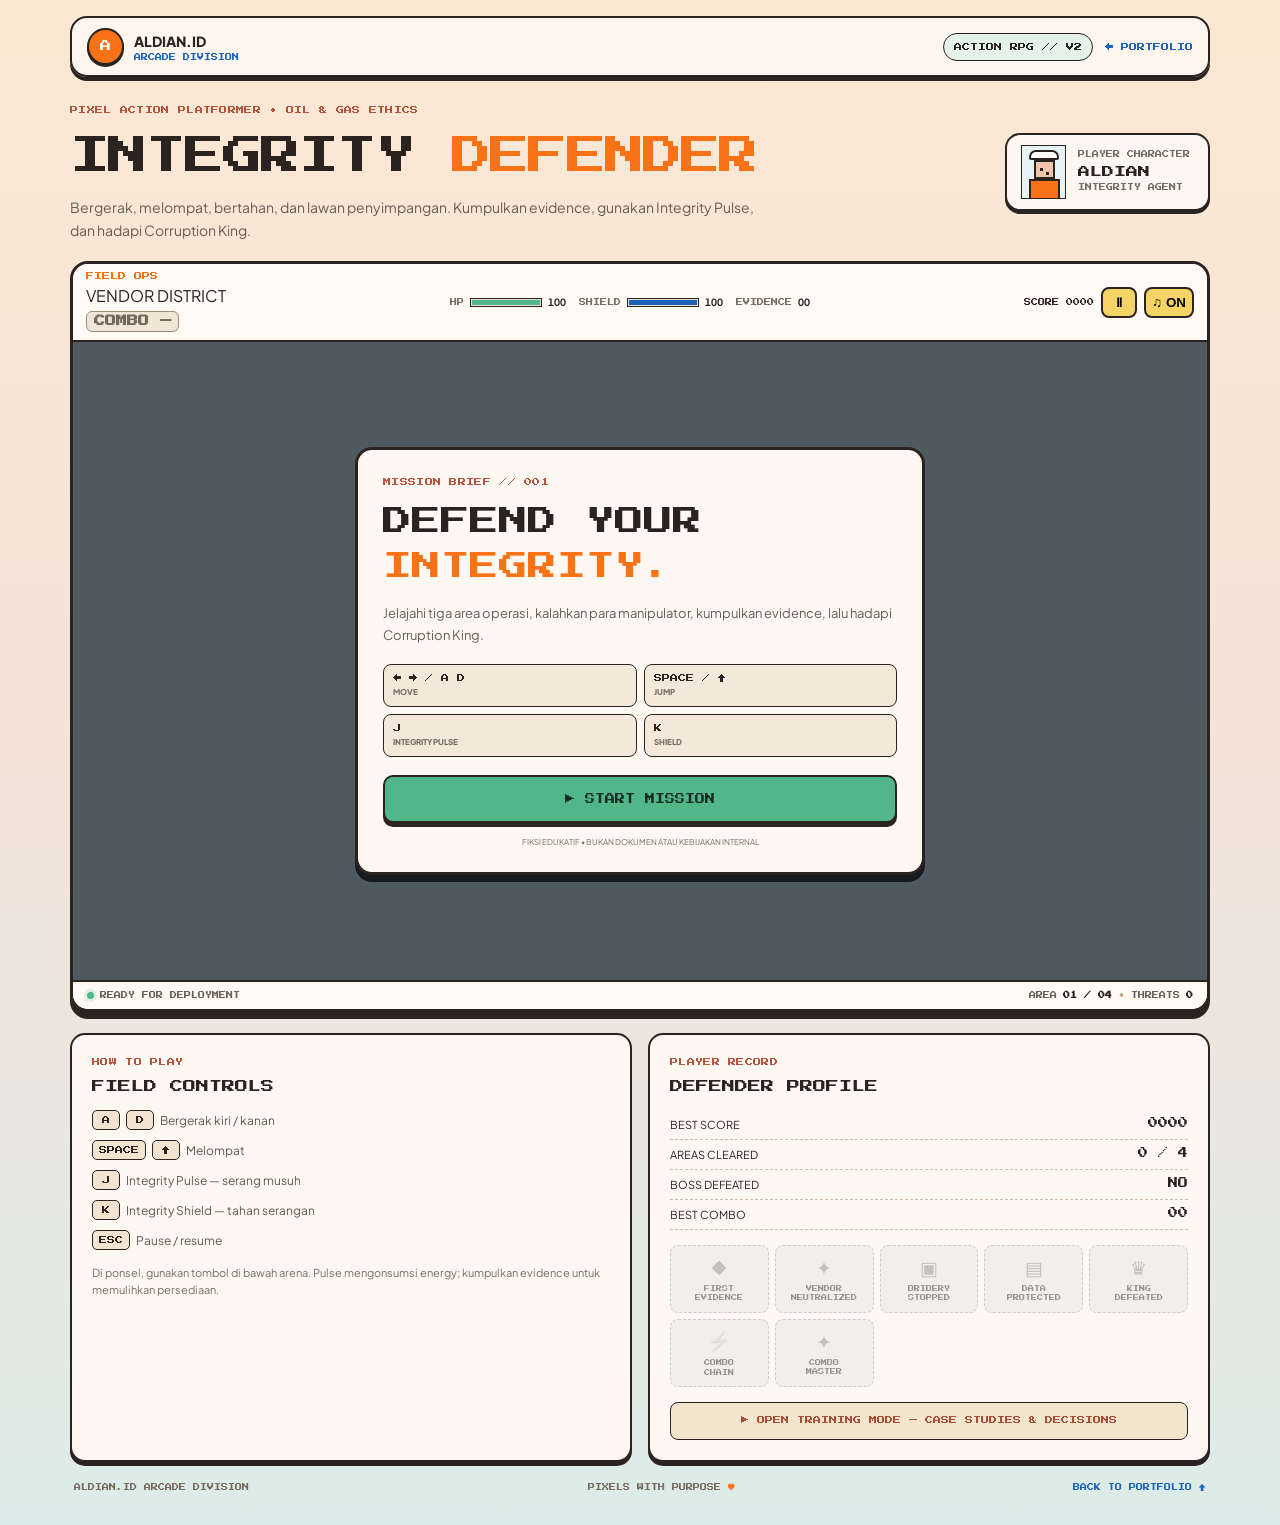
==== integrity-defender/index.html @ e126c501 "Bust mobile control asset cache for Integrity Defender" ====
<!doctype html>
<html lang="id">
<head>
<meta charset="utf-8">
<meta name="viewport" content="width=device-width,initial-scale=1,viewport-fit=cover">
<meta name="theme-color" content="#f5e8d6">
<meta name="description" content="Integrity Defender — action platformer edukasi integritas untuk dunia minyak dan gas, bagian dari ALDIAN.ID Arcade.">
<title>Integrity Defender: Action RPG | ALDIAN.ID</title>
<link rel="preconnect" href="https://fonts.googleapis.com">
<link rel="preconnect" href="https://fonts.gstatic.com" crossorigin>
<link href="https://fonts.googleapis.com/css2?family=Press+Start+2P&family=Plus+Jakarta+Sans:wght@400;500;600;700;800&display=swap" rel="stylesheet">
<link rel="stylesheet" href="style.css?v=mobile-touch-fix-1">
</head>
<body>
<div class="app-shell">
  <header class="topbar">
    <a class="brand" href="../index.html"><span class="brand-icon">A</span><span><b>ALDIAN.ID</b><small>ARCADE DIVISION</small></span></a>
    <div class="top-actions"><span class="build-tag">ACTION RPG // V2</span><a href="../index.html" class="back-link">← PORTFOLIO</a></div>
  </header>

  <main class="main-wrap">
    <section class="intro-row">
      <div><p class="eyebrow">PIXEL ACTION PLATFORMER • OIL &amp; GAS ETHICS</p><h1>INTEGRITY <span>DEFENDER</span></h1><p class="intro-copy">Bergerak, melompat, bertahan, dan lawan penyimpangan. Kumpulkan evidence, gunakan Integrity Pulse, dan hadapi Corruption King.</p></div>
      <div class="hero-card"><div class="portrait"><div class="portrait-helmet"></div><div class="portrait-face"><i></i><b></b></div><div class="portrait-body"></div></div><div><small>PLAYER CHARACTER</small><b>ALDIAN</b><span>INTEGRITY AGENT</span></div></div>
    </section>

    <section class="game-frame" aria-label="Integrity Defender action game">
      <div class="hud">
        <div class="hud-left"><span class="hud-title">FIELD OPS</span><span id="stageName">VENDOR DISTRICT</span><span id="comboText" class="combo-badge" aria-live="polite">COMBO —</span></div>
        <div class="hud-meters">
          <div class="hud-stat"><small>HP</small><div class="meter hp"><i id="hpFill"></i></div><b id="hpText">100</b></div>
          <div class="hud-stat"><small>SHIELD</small><div class="meter shield"><i id="shieldFill"></i></div><b id="shieldText">100</b></div>
          <div class="hud-stat"><small>EVIDENCE</small><b id="evidenceText">00</b></div>
        </div>
        <div class="hud-right"><span id="scoreText">SCORE 0000</span><button id="pauseBtn" class="hud-btn" type="button" aria-label="Pause game">Ⅱ</button><button id="soundBtn" class="hud-btn" type="button" aria-label="Toggle sound">♫ ON</button></div>
      </div>
      <div class="canvas-wrap" id="canvasWrap">
        <canvas id="gameCanvas" width="960" height="540" aria-label="Game canvas. Gunakan A dan D untuk bergerak, Space untuk melompat, J untuk menembakkan Integrity Pulse, K untuk perisai."></canvas>
        <div class="overlay show" id="startOverlay">
          <div class="overlay-card start-card"><p class="eyebrow">MISSION BRIEF // 001</p><h2>DEFEND YOUR<br><span>INTEGRITY.</span></h2><p>Jelajahi tiga area operasi, kalahkan para manipulator, kumpulkan evidence, lalu hadapi Corruption King.</p><div class="control-summary"><span>← → / A D <small>MOVE</small></span><span>SPACE / ↑ <small>JUMP</small></span><span>J <small>INTEGRITY PULSE</small></span><span>K <small>SHIELD</small></span></div><button class="big-btn" id="startBtn" type="button">▶ START MISSION</button><small class="disclaimer">FIKSI EDUKATIF • BUKAN DOKUMEN ATAU KEBIJAKAN INTERNAL</small></div>
        </div>
        <div class="overlay" id="pauseOverlay"><div class="overlay-card compact-card"><p class="eyebrow">MISSION PAUSED</p><h2>TAKE A BREATH.</h2><p>Operasi ditahan sementara.</p><button class="big-btn" id="resumeBtn" type="button">▶ RESUME</button><button class="text-btn" id="restartBtn" type="button">RESTART MISSION</button></div></div>
        <div class="overlay" id="stageOverlay"><div class="overlay-card compact-card"><p class="eyebrow">AREA SECURED</p><h2 id="stageClearTitle">VENDOR DISTRICT CLEARED</h2><p id="stageClearCopy">Evidence secured. Move to the next operation zone.</p><button class="big-btn" id="nextStageBtn" type="button">NEXT AREA →</button></div></div>
        <div class="overlay" id="resultOverlay"><div class="overlay-card compact-card result-card"><p class="eyebrow" id="resultEyebrow">MISSION REPORT</p><h2 id="resultTitle">INTEGRITY DEFENDER</h2><p id="resultCopy">Operation completed.</p><div class="result-grid"><div><small>SCORE</small><b id="resultScore">0000</b></div><div><small>EVIDENCE</small><b id="resultEvidence">00</b></div><div><small>RECORD</small><b id="resultBest">0000</b></div></div><div class="result-badge" id="resultBadge">🏆 INTEGRITY GUARDIAN</div><button class="big-btn" id="playAgainBtn" type="button">↻ PLAY AGAIN</button><a class="text-btn" href="training/">OPEN TRAINING MODE →</a></div></div>
        <div class="overlay" id="debriefOverlay"><div class="overlay-card debrief-card"><p class="eyebrow">FIELD DEBRIEF</p><h2 id="debriefTitle">THREAT NEUTRALIZED</h2><p id="debriefCopy">A short educational note appears here.</p><div class="debrief-rule"><b>INTEGRITY PRINCIPLE</b><span id="debriefRule">Transparency and accountability protect the process.</span></div><button class="big-btn" id="debriefContinueBtn" type="button">CONTINUE →</button></div></div>
      </div>
      <div class="game-bottom"><div class="bottom-hint"><span class="live-dot"></span><span id="statusText">READY FOR DEPLOYMENT</span></div><div class="bottom-hint">AREA <b id="areaText">01 / 04</b> <span class="sep">•</span> THREATS <b id="threatText">0</b></div></div>
      <div class="mobile-controls" id="mobileControls" aria-label="Touch game controls">
        <div class="move-controls"><button data-hold="left" aria-label="Move left">◀</button><button data-hold="right" aria-label="Move right">▶</button></div>
        <div class="action-controls"><button data-action="shield" class="shield-control">SHIELD</button><button data-action="attack" class="attack-control">PULSE</button><button data-action="jump" class="jump-control">JUMP</button></div>
      </div>
    </section>

    <section class="below-grid">
      <article class="info-card controls-card"><p class="eyebrow">HOW TO PLAY</p><h2>FIELD CONTROLS</h2><div class="control-list"><div><kbd>A</kbd><kbd>D</kbd><span>Bergerak kiri / kanan</span></div><div><kbd>SPACE</kbd><kbd>↑</kbd><span>Melompat</span></div><div><kbd>J</kbd><span>Integrity Pulse — serang musuh</span></div><div><kbd>K</kbd><span>Integrity Shield — tahan serangan</span></div><div><kbd>ESC</kbd><span>Pause / resume</span></div></div><p class="small-note">Di ponsel, gunakan tombol di bawah arena. Pulse mengonsumsi energy; kumpulkan evidence untuk memulihkan persediaan.</p></article>
      <article class="info-card progress-card"><p class="eyebrow">PLAYER RECORD</p><h2>DEFENDER PROFILE</h2><div class="record-row"><span>BEST SCORE</span><b id="bestScore">0000</b></div><div class="record-row"><span>AREAS CLEARED</span><b id="areasCleared">0 / 4</b></div><div class="record-row"><span>BOSS DEFEATED</span><b id="bossRecord">NO</b></div><div class="record-row"><span>BEST COMBO</span><b id="comboBest">00</b></div><div class="achievements"><div class="achievement locked" data-ach="first-evidence"><span>◆</span><small>FIRST<br>EVIDENCE</small></div><div class="achievement locked" data-ach="vendor-neutralized"><span>✦</span><small>VENDOR<br>NEUTRALIZED</small></div><div class="achievement locked" data-ach="bribery-stopped"><span>▣</span><small>BRIBERY<br>STOPPED</small></div><div class="achievement locked" data-ach="data-protected"><span>▤</span><small>DATA<br>PROTECTED</small></div><div class="achievement locked" data-ach="king-defeated"><span>♛</span><small>KING<br>DEFEATED</small></div><div class="achievement locked" data-ach="combo-chain"><span>⚡</span><small>COMBO<br>CHAIN</small></div><div class="achievement locked" data-ach="combo-master"><span>✦</span><small>COMBO<br>MASTER</small></div></div><a class="training-link" href="training/">▶ OPEN TRAINING MODE — CASE STUDIES &amp; DECISIONS</a></article>
    </section>
    <footer><span>ALDIAN.ID ARCADE DIVISION</span><span>PIXELS WITH PURPOSE <b>♥</b></span><a href="../index.html">BACK TO PORTFOLIO ↑</a></footer>
  </main>
</div>
<script src="game.js?v=mobile-touch-fix-1"></script>
</body>
</html>
---- integrity-defender/style.css ----
:root{--ink:#2b2320;--cream:#fdf8f2;--wall:#f3e7d3;--orange:#f97316;--red:#e63946;--blue:#1d63b8;--green:#52b788;--yellow:#f6d365;--muted:#766c63;--line:#4b3e36;--shadow:0 5px 0 var(--ink)}*{box-sizing:border-box}html{scroll-behavior:smooth}body{margin:0;background:linear-gradient(180deg,#fbe8d3,#f5e2d8 48%,#dcece8);color:var(--ink);font-family:'Plus Jakarta Sans',Arial,sans-serif;min-height:100vh}.app-shell{max-width:1180px;margin:auto;padding:16px 20px 34px}.topbar{display:flex;align-items:center;justify-content:space-between;background:#fdf8f2ed;border:2px solid var(--ink);border-radius:17px;padding:10px 15px;box-shadow:0 4px 0 var(--ink)}.brand{display:flex;align-items:center;gap:10px;text-decoration:none;color:var(--ink)}.brand-icon{display:grid;place-items:center;width:37px;height:37px;background:var(--orange);color:white;border:2px solid var(--ink);border-radius:50%;font:11px 'Press Start 2P';box-shadow:0 2px 0 var(--ink)}.brand b{display:block;font-size:14px;font-weight:900}.brand small{display:block;font:7px 'Press Start 2P';color:var(--blue);margin-top:4px}.top-actions{display:flex;align-items:center;gap:12px}.build-tag,.back-link{font:8px 'Press Start 2P';text-decoration:none}.build-tag{padding:9px 10px;background:#e4f2e8;border:1px solid var(--ink);border-radius:20px}.back-link{color:var(--blue)}.main-wrap{padding-top:26px}.intro-row{display:flex;justify-content:space-between;align-items:center;gap:22px;margin:0 0 20px}.eyebrow{font:8px 'Press Start 2P';color:#b8523d;letter-spacing:.3px;line-height:1.8;margin:0 0 11px}.intro-row h1{font:clamp(25px,4vw,40px)/1.4 'Press Start 2P';margin:0 0 12px;letter-spacing:-1.8px}.intro-row h1 span{color:var(--orange)}.intro-copy{max-width:700px;font-size:14px;line-height:1.6;color:#675d55;margin:0}.hero-card{display:flex;align-items:center;gap:12px;background:var(--cream);border:2px solid var(--ink);border-radius:15px;padding:10px 14px;box-shadow:0 3px 0 var(--ink);min-width:205px}.hero-card small,.hero-card span{display:block;font:7px 'Press Start 2P';color:var(--muted);line-height:1.8}.hero-card b{display:block;font:12px 'Press Start 2P';margin:4px 0;color:var(--ink)}.portrait{position:relative;width:45px;height:54px;background:#e6f2f5;border:1px solid var(--ink);overflow:hidden;image-rendering:pixelated}.portrait-helmet{position:absolute;left:7px;top:4px;width:30px;height:10px;background:#fff;border:2px solid var(--ink);border-radius:7px 7px 2px 2px}.portrait-face{position:absolute;left:12px;top:14px;width:21px;height:19px;background:#f2c4a9;border:2px solid var(--ink)}.portrait-face i,.portrait-face b{position:absolute;top:6px;width:3px;height:3px;background:var(--ink)}.portrait-face i{left:4px}.portrait-face b{right:4px}.portrait-body{position:absolute;left:7px;top:33px;width:31px;height:22px;background:var(--orange);border:2px solid var(--ink)}.game-frame{background:var(--cream);border:3px solid var(--ink);border-radius:18px;overflow:hidden;box-shadow:0 7px 0 var(--ink)}.hud{min-height:54px;background:#fffaf3;border-bottom:2px solid var(--ink);padding:8px 13px;display:flex;align-items:center;justify-content:space-between;gap:12px}.hud-left{display:flex;flex-direction:column;gap:5px;min-width:150px}.hud-title{font:8px 'Press Start 2P';color:var(--orange)}.hud-left>span:last-child{font-size:11px;font-weight:900}.hud-meters{display:flex;align-items:center;gap:13px}.hud-stat{display:flex;align-items:center;gap:6px;font-size:10px;font-weight:800}.hud-stat small{font:7px 'Press Start 2P';color:var(--muted)}.hud-stat b{font-variant-numeric:tabular-nums}.meter{width:72px;height:9px;border:1px solid var(--ink);background:#e9ded2;padding:1px}.meter i{display:block;height:100%;width:100%;background:var(--green);transition:width .12s}.meter.shield i{background:var(--blue)}.hud-right{display:flex;align-items:center;gap:7px;font:7px 'Press Start 2P';white-space:nowrap}.hud-btn{height:31px;min-width:36px;border:2px solid var(--ink);border-radius:8px;background:var(--yellow);font-weight:900;cursor:pointer}.canvas-wrap{position:relative;background:#d7ecea;overflow:hidden}.canvas-wrap canvas{display:block;width:100%;height:auto;aspect-ratio:16/9;image-rendering:pixelated;touch-action:none}.overlay{position:absolute;inset:0;display:none;align-items:center;justify-content:center;padding:20px;background:#1a232bb8;z-index:5}.overlay.show{display:flex}.overlay-card{width:min(570px,96%);background:var(--cream);border:3px solid var(--ink);border-radius:17px;padding:25px;box-shadow:0 7px 0 #171b20;text-align:left;max-height:95%;overflow:auto}.overlay-card h2{font:clamp(19px,3vw,29px)/1.55 'Press Start 2P';margin:0 0 13px}.overlay-card h2 span{color:var(--orange)}.overlay-card p:not(.eyebrow){font-size:13px;color:#685f57;line-height:1.65}.control-summary{display:grid;grid-template-columns:1fr 1fr;gap:7px;margin:18px 0}.control-summary span{background:#f4e9d8;border:1px solid var(--ink);border-radius:8px;padding:9px;font:8px 'Press Start 2P'}.control-summary small{display:block;font:8px 'Plus Jakarta Sans';font-weight:800;color:var(--muted);margin-top:5px}.big-btn{display:block;width:100%;padding:15px;background:var(--green);border:2px solid var(--ink);border-radius:10px;box-shadow:0 4px 0 var(--ink);font:10px 'Press Start 2P';cursor:pointer;color:#152c25;min-height:48px}.big-btn:active{transform:translateY(3px);box-shadow:0 1px 0 var(--ink)}.disclaimer{display:block;text-align:center;color:var(--muted);font-size:8px;margin-top:14px}.compact-card{text-align:center;max-width:470px}.compact-card .eyebrow{text-align:center}.compact-card h2{font-size:20px}.text-btn{display:inline-block;border:0;background:transparent;color:var(--blue);font:8px 'Press Start 2P';padding:14px;text-decoration:none;cursor:pointer}.stage-clear{color:#9b4f39}.result-grid{display:grid;grid-template-columns:repeat(3,1fr);gap:8px;margin:18px 0}.result-grid>div{background:#f1e5d5;border:1px solid var(--ink);border-radius:9px;padding:11px 6px}.result-grid small{display:block;font:7px 'Press Start 2P';color:var(--muted);margin-bottom:8px}.result-grid b{font:13px 'Press Start 2P'}.result-badge{padding:10px;background:#e2f2e8;border:1px solid var(--ink);border-radius:8px;font:9px 'Press Start 2P';margin:14px 0}.debrief-card{max-width:500px}.debrief-rule{padding:12px;background:#e7f1e8;border:1px solid var(--ink);border-radius:9px;margin:14px 0}.debrief-rule b{display:block;font:8px 'Press Start 2P';margin-bottom:8px;color:#2f7055}.debrief-rule span{font-size:12px;line-height:1.5}.game-bottom{display:flex;justify-content:space-between;gap:12px;padding:10px 14px;background:#fffaf3;border-top:2px solid var(--ink);font:7px 'Press Start 2P';color:#6d6259}.game-bottom b{color:var(--ink)}.bottom-hint{display:flex;align-items:center;gap:6px}.live-dot{width:7px;height:7px;border-radius:50%;background:var(--green);display:inline-block;box-shadow:0 0 0 3px #52b78830}.sep{color:#c0a58b}.mobile-controls{display:none;justify-content:space-between;gap:12px;padding:12px;background:#efe3d2;border-top:2px solid var(--ink);touch-action:none;overscroll-behavior:contain;-webkit-user-select:none;user-select:none;-webkit-touch-callout:none;-webkit-tap-highlight-color:transparent}.move-controls,.action-controls{display:flex;gap:8px}.mobile-controls button{min-width:48px;min-height:47px;border:2px solid var(--ink);border-radius:11px;background:var(--cream);box-shadow:0 3px 0 var(--ink);font:9px 'Press Start 2P';touch-action:none;user-select:none;-webkit-user-select:none;-webkit-touch-callout:none;-webkit-tap-highlight-color:transparent;pointer-events:auto}.mobile-controls button:active,.mobile-controls button.pressed{transform:translateY(2px);box-shadow:0 1px 0 var(--ink);background:var(--yellow)}.mobile-controls .jump-control{background:#f5c66b}.mobile-controls .attack-control{background:#bce2d0}.mobile-controls .shield-control{background:#c9dfed}.below-grid{display:grid;grid-template-columns:1fr 1fr;gap:16px;margin-top:21px}.info-card{background:var(--cream);border:2px solid var(--ink);border-radius:15px;padding:20px;box-shadow:0 4px 0 var(--ink)}.info-card h2{font:13px 'Press Start 2P';margin:0 0 17px}.control-list{display:grid;gap:10px}.control-list>div{display:flex;align-items:center;gap:6px;font-size:12px;color:#625950}.control-list kbd{min-width:28px;text-align:center;padding:5px 6px;background:#f2e4d1;border:1px solid var(--ink);border-radius:5px;font:8px 'Press Start 2P';color:var(--ink)}.small-note{font-size:11px;color:var(--muted);line-height:1.5;margin:15px 0 0}.record-row{display:flex;justify-content:space-between;border-bottom:1px dashed #d1bda7;padding:8px 0;font-size:11px}.record-row b{font:10px 'Press Start 2P'}.achievements{display:grid;grid-template-columns:repeat(5,1fr);gap:6px;margin:15px 0}.achievement{min-height:68px;background:#eee5d9;border:1px dashed #a79a8d;border-radius:8px;display:flex;flex-direction:column;align-items:center;justify-content:center;gap:6px;opacity:.48;filter:grayscale(1)}.achievement.unlocked{opacity:1;filter:none;background:#e2f2e8;border:1px solid var(--green)}.achievement span{font-size:19px;color:#bd7b3e}.achievement small{text-align:center;font:6px/1.6 'Press Start 2P'}.training-link{display:block;text-align:center;text-decoration:none;background:#f3e5cd;color:#a54f37;padding:11px;border:1px solid var(--ink);border-radius:8px;font:8px 'Press Start 2P';line-height:1.7}footer{display:flex;justify-content:space-between;gap:10px;flex-wrap:wrap;padding:22px 4px 0;font:7px 'Press Start 2P';color:#776b60}footer b{color:var(--orange)}footer a{color:var(--blue);text-decoration:none}.hidden{display:none!important}
@media(max-width:800px){.app-shell{padding:10px 10px 25px}.intro-row{align-items:flex-start}.hero-card{min-width:auto}.hud{flex-wrap:wrap}.hud-left{flex:1}.hud-meters{order:3;width:100%;justify-content:space-between}.hud-right{margin-left:auto}.mobile-controls{display:flex}.below-grid{grid-template-columns:1fr}.game-bottom{font-size:6px}.control-list>div{font-size:13px}}
@media(max-width:520px){.app-shell{padding:8px 7px 22px}.topbar{padding:8px 10px}.brand b{font-size:12px}.build-tag{display:none}.back-link{font-size:7px}.main-wrap{padding-top:20px}.intro-row{display:block}.intro-row h1{font-size:23px}.intro-copy{font-size:12px}.hero-card{margin-top:13px;width:max-content}.hud-left{min-width:120px}.hud-stat{gap:4px}.meter{width:50px}.hud-stat small{font-size:6px}.hud-right{font-size:6px}.canvas-wrap canvas{aspect-ratio:4/3}.mobile-controls{padding:9px 7px;gap:5px}.mobile-controls button{min-width:40px;min-height:45px;font-size:7px}.action-controls{gap:5px}.overlay{padding:9px}.overlay-card{padding:12px 12px;max-height:97%;overflow:auto}.overlay-card .eyebrow{font-size:6px;margin-bottom:6px}.overlay-card h2{font-size:15px;line-height:1.35;margin-bottom:7px}.overlay-card p:not(.eyebrow){font-size:10px;line-height:1.38;margin:0 0 7px}.control-summary{gap:4px;margin:8px 0}.control-summary span{font-size:5.5px;padding:6px}.control-summary small{font-size:6px;margin-top:3px}.big-btn{font-size:7px;min-height:40px;padding:9px}.disclaimer{font-size:6px;margin-top:7px}.game-bottom{padding:9px 8px;font-size:5px}.info-card{padding:16px}.info-card h2{font-size:11px}.achievements{gap:4px}.achievement small{font-size:5px}}
@media(prefers-reduced-motion:reduce){*,*::before,*::after{scroll-behavior:auto!important;animation-duration:.01ms!important;transition-duration:.01ms!important}}

/* V2.1 combo HUD */
.combo-badge{display:inline-flex;align-self:flex-start;align-items:center;min-height:18px;padding:4px 7px;border:1px solid #9b8c79;border-radius:6px;background:#f1e5d5;color:#74685b;font:7px 'Press Start 2P';transition:background .12s,color .12s,border-color .12s}
.combo-badge.active{background:#dff2e5;border-color:#398c69;color:#26704f;box-shadow:0 0 0 2px #52b78822}
@media(max-width:520px){.combo-badge{font-size:6px;min-height:16px;padding:3px 5px}}

/* Mobile touch input fix: prevent browser selection/scroll while using directional controls. */
.mobile-controls button[data-hold],.mobile-controls button[data-action]{touch-action:none;user-select:none;-webkit-user-select:none;-webkit-touch-callout:none;-webkit-tap-highlight-color:transparent}
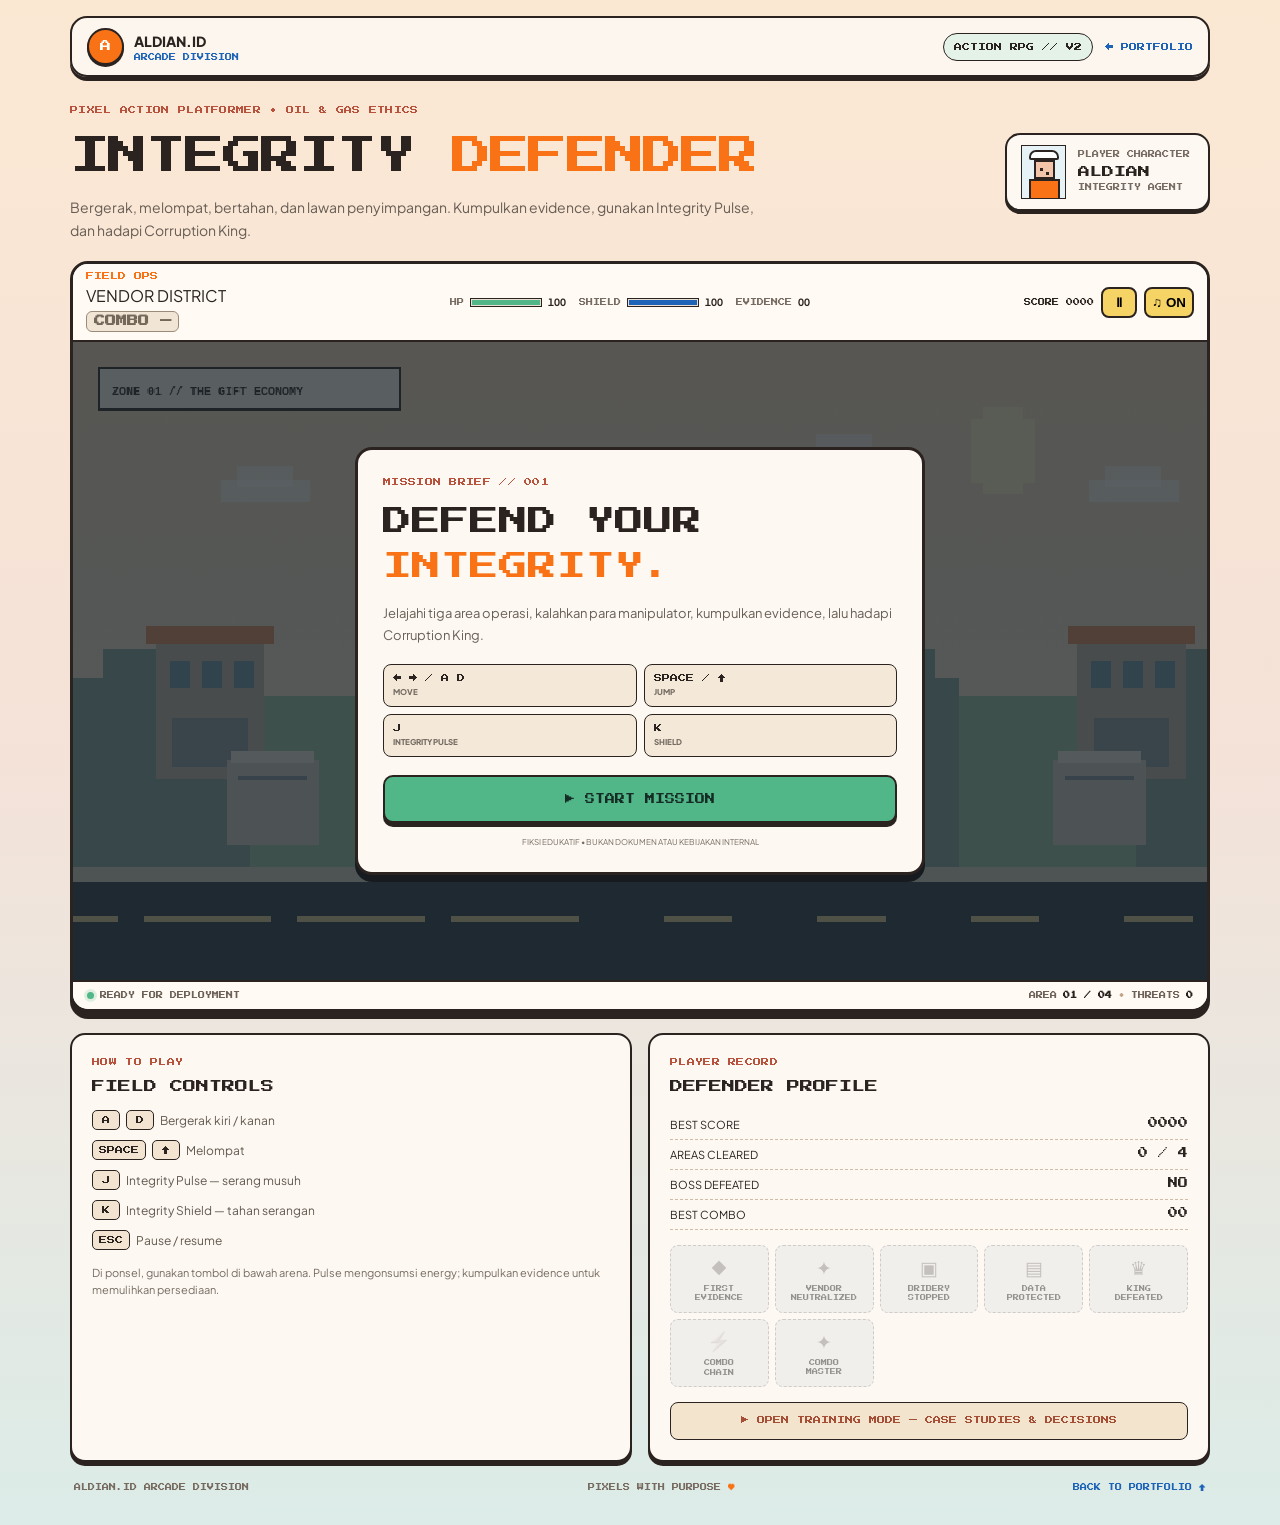
==== commit 858fe464: "Bust Integrity Defender script cache after mission fix" ====
--- a/integrity-defender/index.html
+++ b/integrity-defender/index.html
@@ -58,6 +58,6 @@
     <footer><span>ALDIAN.ID ARCADE DIVISION</span><span>PIXELS WITH PURPOSE <b>♥</b></span><a href="../index.html">BACK TO PORTFOLIO ↑</a></footer>
   </main>
 </div>
-<script src="game.js?v=mobile-touch-fix-1"></script>
+<script src="game.js?v=mission-start-fix-1"></script>
 </body>
 </html>
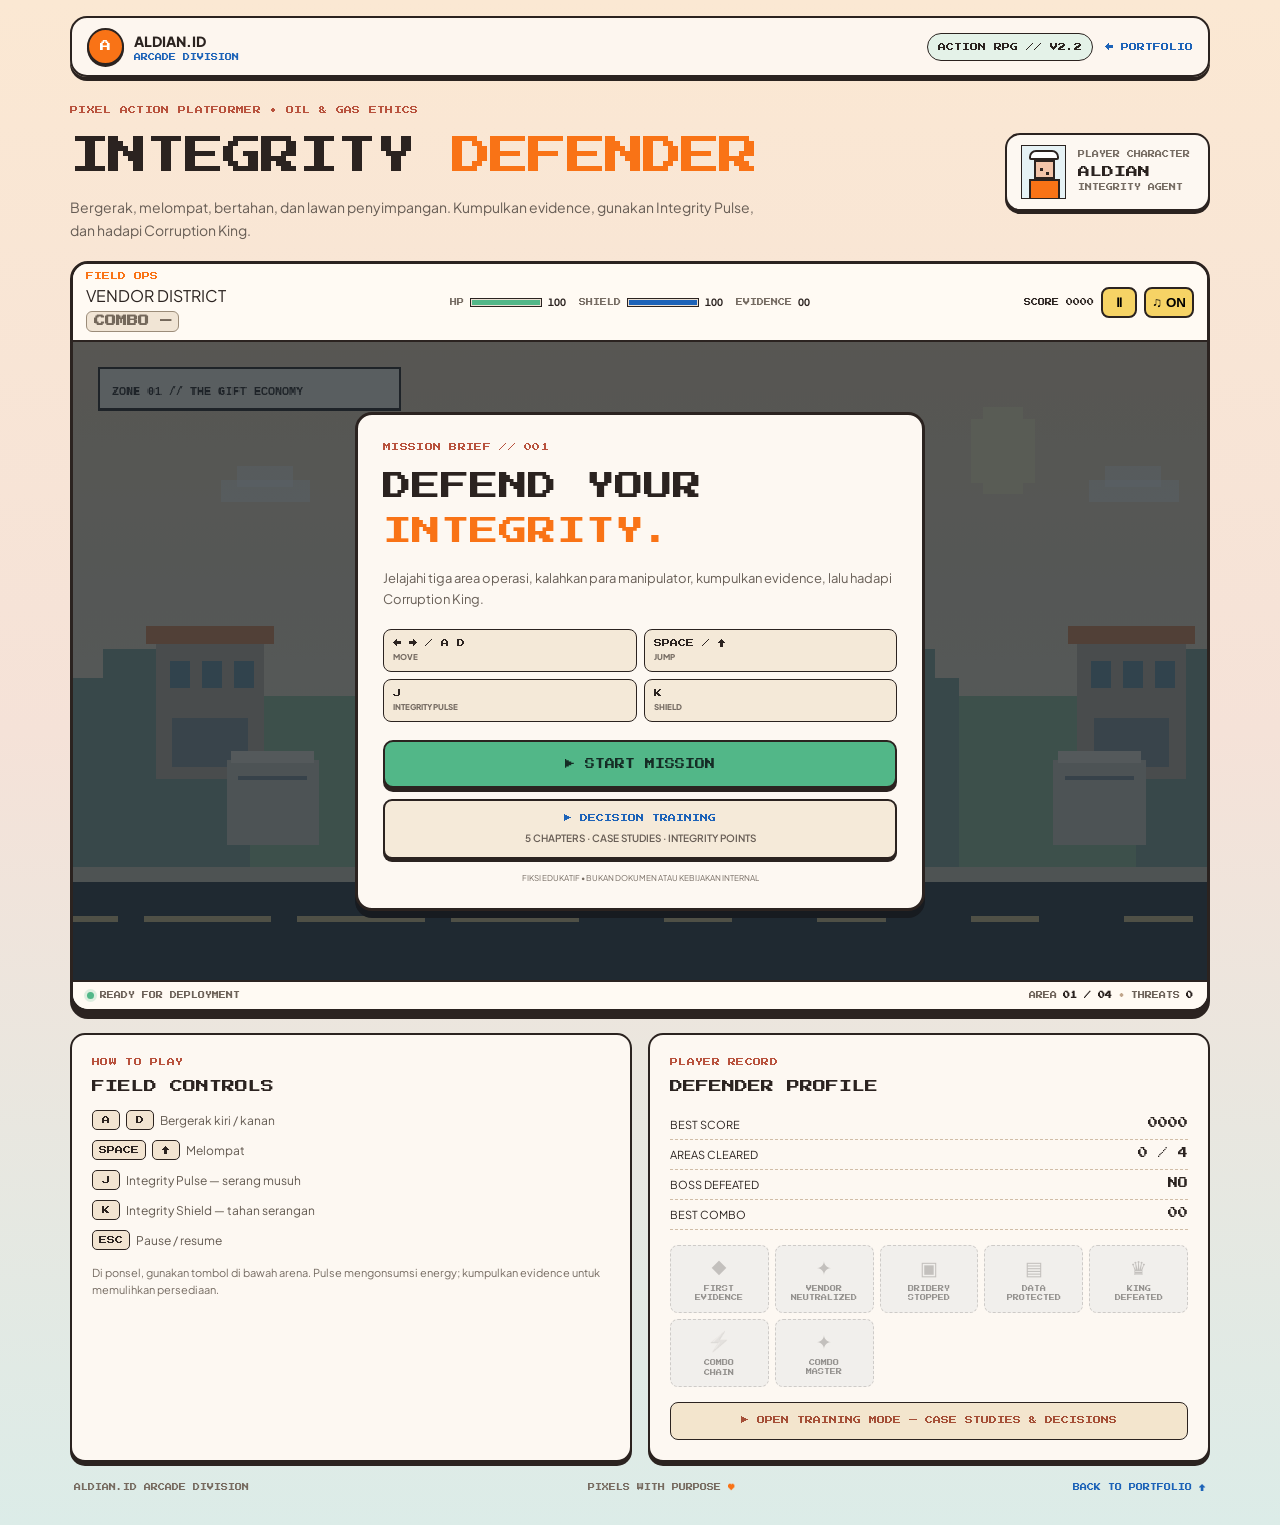
==== commit 6f5aaa17: "Expose Decision Training from mission briefing" ====
--- a/integrity-defender/index.html
+++ b/integrity-defender/index.html
@@ -9,13 +9,13 @@
 <link rel="preconnect" href="https://fonts.googleapis.com">
 <link rel="preconnect" href="https://fonts.gstatic.com" crossorigin>
 <link href="https://fonts.googleapis.com/css2?family=Press+Start+2P&family=Plus+Jakarta+Sans:wght@400;500;600;700;800&display=swap" rel="stylesheet">
-<link rel="stylesheet" href="style.css?v=mobile-touch-fix-1">
+<link rel="stylesheet" href="style.css?v=decision-training-entry-1">
 </head>
 <body>
 <div class="app-shell">
   <header class="topbar">
     <a class="brand" href="../index.html"><span class="brand-icon">A</span><span><b>ALDIAN.ID</b><small>ARCADE DIVISION</small></span></a>
-    <div class="top-actions"><span class="build-tag">ACTION RPG // V2</span><a href="../index.html" class="back-link">← PORTFOLIO</a></div>
+    <div class="top-actions"><span class="build-tag">ACTION RPG // V2.2</span><a href="../index.html" class="back-link">← PORTFOLIO</a></div>
   </header>
 
   <main class="main-wrap">
@@ -37,7 +37,7 @@
       <div class="canvas-wrap" id="canvasWrap">
         <canvas id="gameCanvas" width="960" height="540" aria-label="Game canvas. Gunakan A dan D untuk bergerak, Space untuk melompat, J untuk menembakkan Integrity Pulse, K untuk perisai."></canvas>
         <div class="overlay show" id="startOverlay">
-          <div class="overlay-card start-card"><p class="eyebrow">MISSION BRIEF // 001</p><h2>DEFEND YOUR<br><span>INTEGRITY.</span></h2><p>Jelajahi tiga area operasi, kalahkan para manipulator, kumpulkan evidence, lalu hadapi Corruption King.</p><div class="control-summary"><span>← → / A D <small>MOVE</small></span><span>SPACE / ↑ <small>JUMP</small></span><span>J <small>INTEGRITY PULSE</small></span><span>K <small>SHIELD</small></span></div><button class="big-btn" id="startBtn" type="button">▶ START MISSION</button><small class="disclaimer">FIKSI EDUKATIF • BUKAN DOKUMEN ATAU KEBIJAKAN INTERNAL</small></div>
+          <div class="overlay-card start-card"><p class="eyebrow">MISSION BRIEF // 001</p><h2>DEFEND YOUR<br><span>INTEGRITY.</span></h2><p>Jelajahi tiga area operasi, kalahkan para manipulator, kumpulkan evidence, lalu hadapi Corruption King.</p><div class="control-summary"><span>← → / A D <small>MOVE</small></span><span>SPACE / ↑ <small>JUMP</small></span><span>J <small>INTEGRITY PULSE</small></span><span>K <small>SHIELD</small></span></div><button class="big-btn" id="startBtn" type="button">▶ START MISSION</button><a class="training-launch-link" href="training/" aria-label="Buka Decision Training berisi lima chapter skenario integritas"><span>▶ DECISION TRAINING</span><small>5 CHAPTERS · CASE STUDIES · INTEGRITY POINTS</small></a><small class="disclaimer">FIKSI EDUKATIF • BUKAN DOKUMEN ATAU KEBIJAKAN INTERNAL</small></div>
         </div>
         <div class="overlay" id="pauseOverlay"><div class="overlay-card compact-card"><p class="eyebrow">MISSION PAUSED</p><h2>TAKE A BREATH.</h2><p>Operasi ditahan sementara.</p><button class="big-btn" id="resumeBtn" type="button">▶ RESUME</button><button class="text-btn" id="restartBtn" type="button">RESTART MISSION</button></div></div>
         <div class="overlay" id="stageOverlay"><div class="overlay-card compact-card"><p class="eyebrow">AREA SECURED</p><h2 id="stageClearTitle">VENDOR DISTRICT CLEARED</h2><p id="stageClearCopy">Evidence secured. Move to the next operation zone.</p><button class="big-btn" id="nextStageBtn" type="button">NEXT AREA →</button></div></div>
--- a/integrity-defender/style.css
+++ b/integrity-defender/style.css
@@ -10,3 +10,11 @@
 
 /* Mobile touch input fix: prevent browser selection/scroll while using directional controls. */
 .mobile-controls button[data-hold],.mobile-controls button[data-action]{touch-action:none;user-select:none;-webkit-user-select:none;-webkit-touch-callout:none;-webkit-tap-highlight-color:transparent}
+
+
+/* Direct access to the decision-based learning mode from the mission briefing. */
+.training-launch-link{display:flex;flex-direction:column;align-items:center;justify-content:center;gap:6px;width:100%;margin-top:11px;padding:11px 10px;background:#f5ead9;border:2px solid var(--ink);border-radius:9px;box-shadow:0 3px 0 var(--ink);text-decoration:none;color:var(--blue);text-align:center;font:8px 'Press Start 2P';line-height:1.6;transition:transform .12s,background .12s}
+.training-launch-link small{font:600 10px/1.5 'Plus Jakarta Sans',Arial,sans-serif;color:#675d55}
+.training-launch-link:focus-visible{outline:3px solid var(--blue);outline-offset:3px}
+.training-launch-link:active{transform:translateY(2px);box-shadow:0 1px 0 var(--ink)}
+@media(max-width:600px){.training-launch-link{font-size:7px;padding:9px 8px;gap:4px}.training-launch-link small{font-size:9px}}
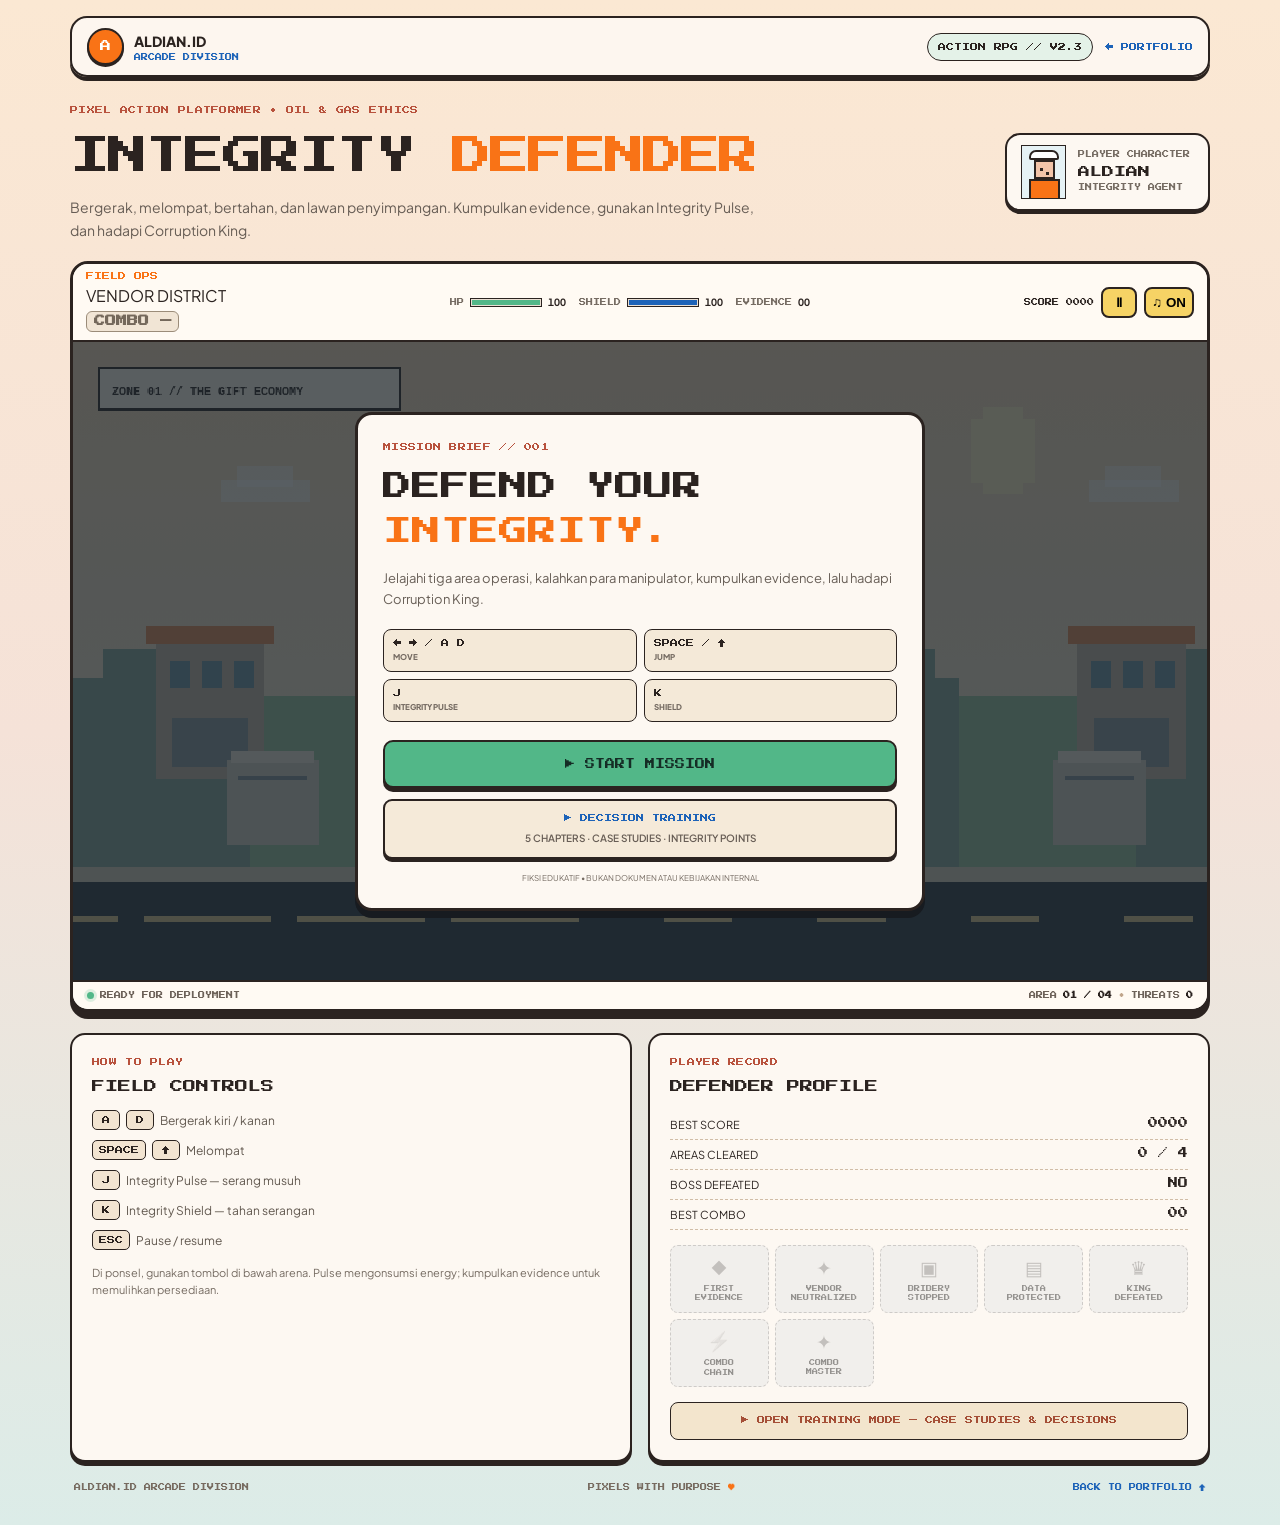
==== commit a983c931: "Bump Integrity Defender Action RPG to V2.3 and refresh game script cache" ====
--- a/integrity-defender/index.html
+++ b/integrity-defender/index.html
@@ -15,7 +15,7 @@
 <div class="app-shell">
   <header class="topbar">
     <a class="brand" href="../index.html"><span class="brand-icon">A</span><span><b>ALDIAN.ID</b><small>ARCADE DIVISION</small></span></a>
-    <div class="top-actions"><span class="build-tag">ACTION RPG // V2.2</span><a href="../index.html" class="back-link">← PORTFOLIO</a></div>
+    <div class="top-actions"><span class="build-tag">ACTION RPG // V2.3</span><a href="../index.html" class="back-link">← PORTFOLIO</a></div>
   </header>
 
   <main class="main-wrap">
@@ -58,6 +58,6 @@
     <footer><span>ALDIAN.ID ARCADE DIVISION</span><span>PIXELS WITH PURPOSE <b>♥</b></span><a href="../index.html">BACK TO PORTFOLIO ↑</a></footer>
   </main>
 </div>
-<script src="game.js?v=mission-start-fix-1"></script>
+<script src="game.js?v=corruption-king-phase-balance-1"></script>
 </body>
 </html>
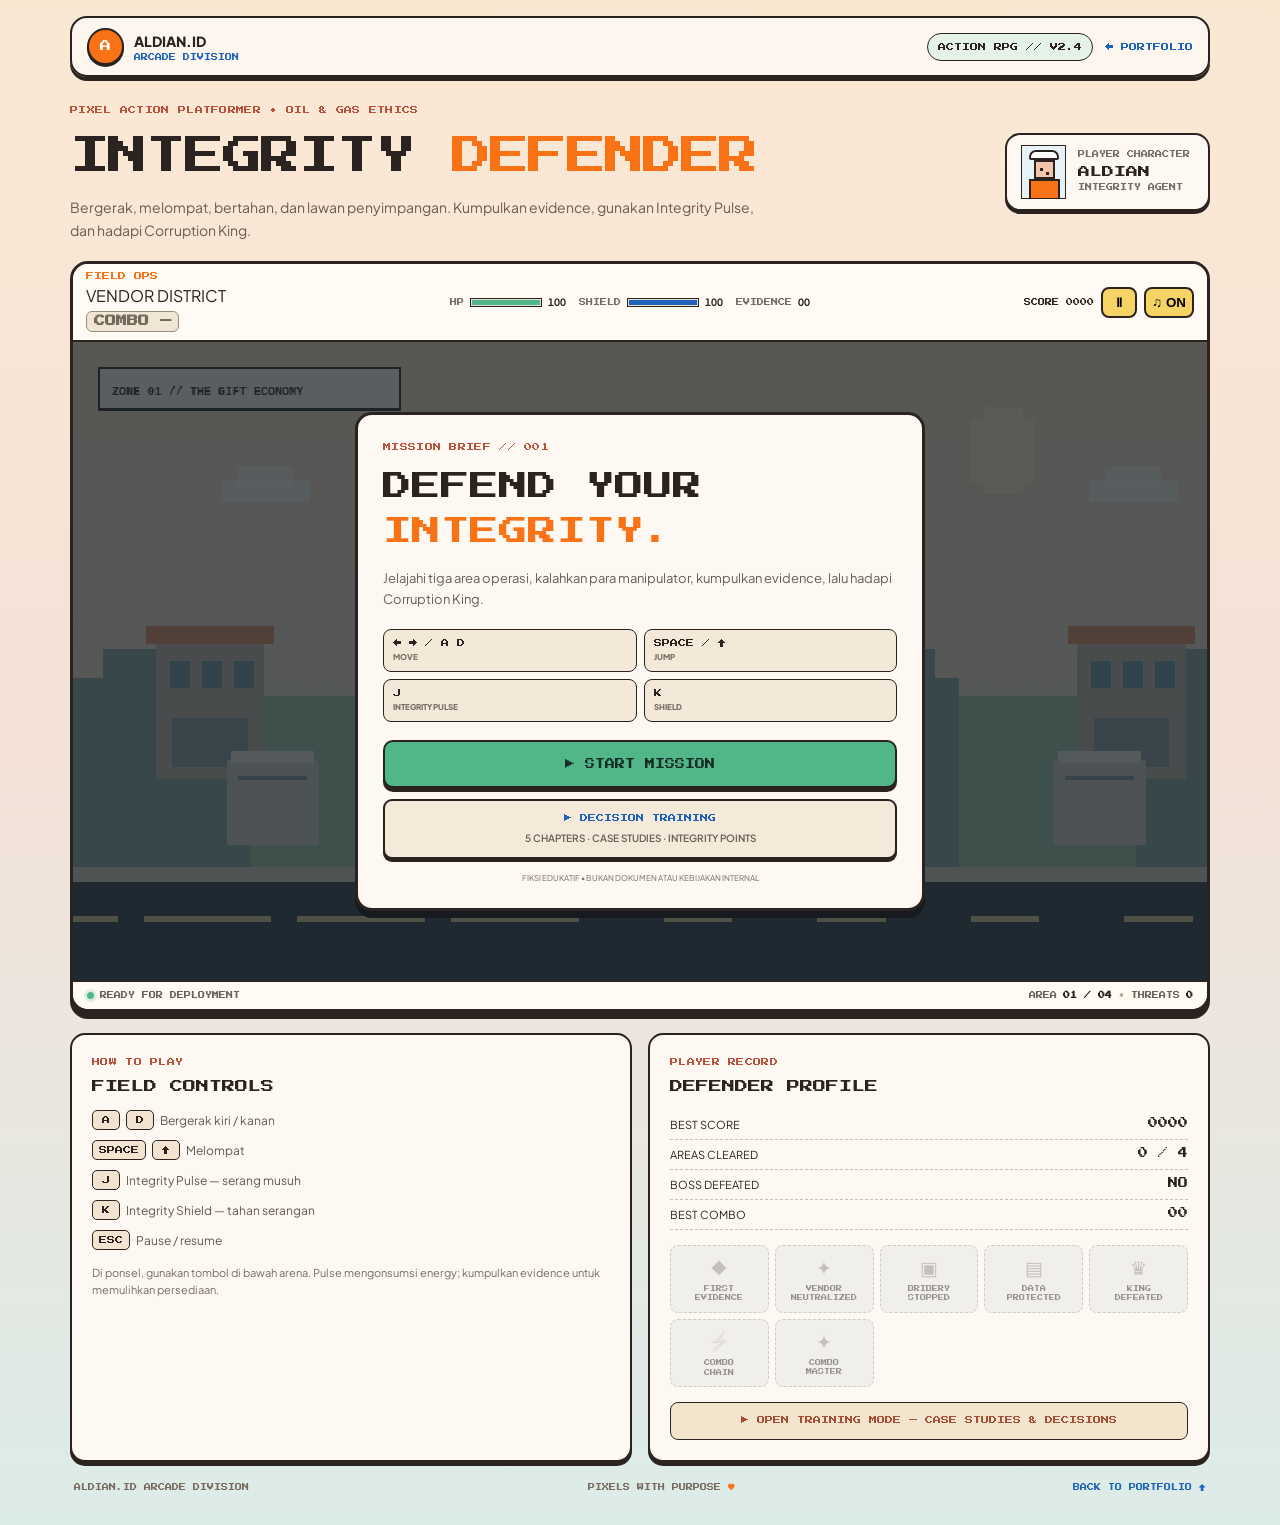
==== commit 54adf29d: "Bump Integrity Defender after Corruption King redesign" ====
--- a/integrity-defender/index.html
+++ b/integrity-defender/index.html
@@ -9,13 +9,13 @@
 <link rel="preconnect" href="https://fonts.googleapis.com">
 <link rel="preconnect" href="https://fonts.gstatic.com" crossorigin>
 <link href="https://fonts.googleapis.com/css2?family=Press+Start+2P&family=Plus+Jakarta+Sans:wght@400;500;600;700;800&display=swap" rel="stylesheet">
-<link rel="stylesheet" href="style.css?v=decision-training-entry-1">
+<link rel="stylesheet" href="style.css?v=portfolio-scrollbar-match-1">
 </head>
 <body>
 <div class="app-shell">
   <header class="topbar">
     <a class="brand" href="../index.html"><span class="brand-icon">A</span><span><b>ALDIAN.ID</b><small>ARCADE DIVISION</small></span></a>
-    <div class="top-actions"><span class="build-tag">ACTION RPG // V2.3</span><a href="../index.html" class="back-link">← PORTFOLIO</a></div>
+    <div class="top-actions"><span class="build-tag">ACTION RPG // V2.4</span><a href="../index.html" class="back-link">← PORTFOLIO</a></div>
   </header>
 
   <main class="main-wrap">
--- a/integrity-defender/style.css
+++ b/integrity-defender/style.css
@@ -18,3 +18,21 @@
 .training-launch-link:focus-visible{outline:3px solid var(--blue);outline-offset:3px}
 .training-launch-link:active{transform:translateY(2px);box-shadow:0 1px 0 var(--ink)}
 @media(max-width:600px){.training-launch-link{font-size:7px;padding:9px 8px;gap:4px}.training-launch-link small{font-size:9px}}
+
+/* Match the ALDIAN.ID portfolio scrollbar */
+* {
+  scrollbar-width: thin;
+  scrollbar-color: #f97316 #fbe8d3;
+}
+::-webkit-scrollbar {
+  width: 8px;
+  height: 8px;
+}
+::-webkit-scrollbar-track {
+  background: #fbe8d3;
+}
+::-webkit-scrollbar-thumb {
+  background: #f97316;
+  border: 2px solid #2b2320;
+  border-radius: 999px;
+}
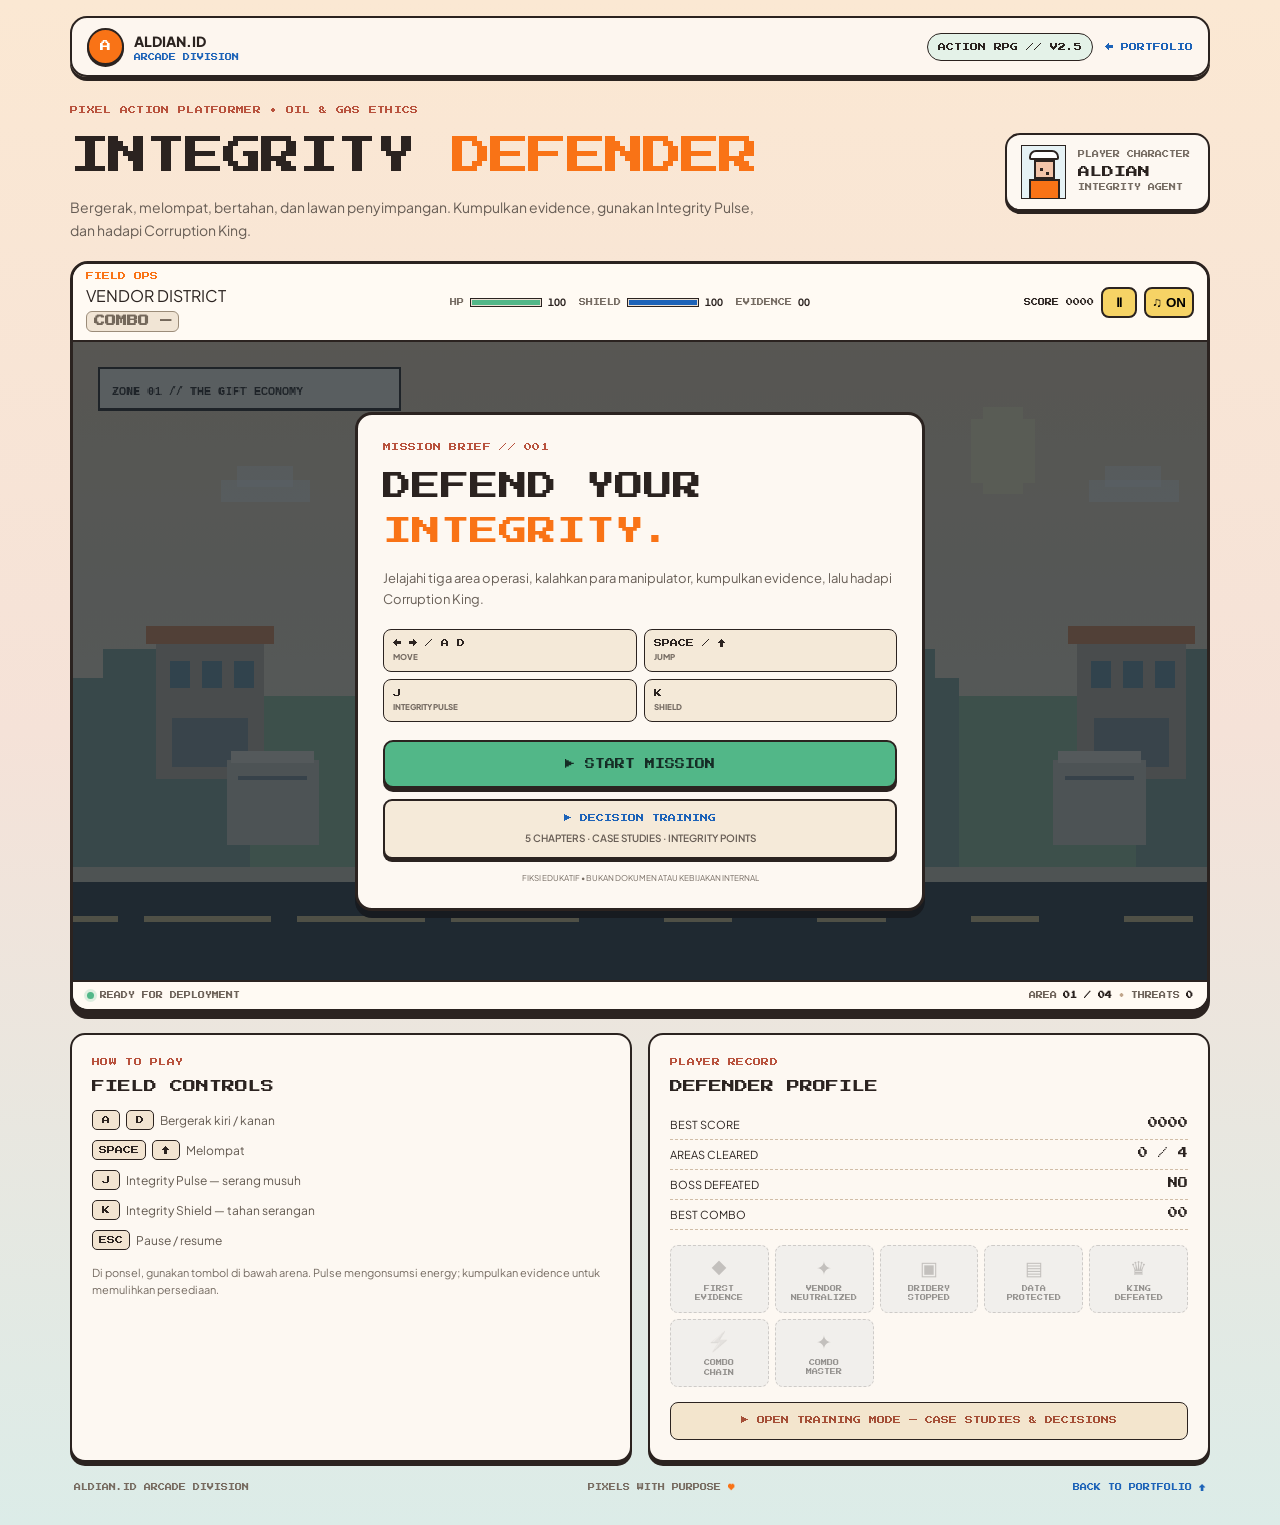
==== commit 5d4d3915: "Bump Integrity Defender to V2.5 and refresh boss theme script" ====
--- a/integrity-defender/index.html
+++ b/integrity-defender/index.html
@@ -10,12 +10,14 @@
 <link rel="preconnect" href="https://fonts.gstatic.com" crossorigin>
 <link href="https://fonts.googleapis.com/css2?family=Press+Start+2P&family=Plus+Jakarta+Sans:wght@400;500;600;700;800&display=swap" rel="stylesheet">
 <link rel="stylesheet" href="style.css?v=portfolio-scrollbar-match-1">
+<link rel="icon" href="/favicon.ico" sizes="any">
+<link rel="icon" type="image/png" href="/favicon.png" sizes="48x48">
 </head>
 <body>
 <div class="app-shell">
   <header class="topbar">
     <a class="brand" href="../index.html"><span class="brand-icon">A</span><span><b>ALDIAN.ID</b><small>ARCADE DIVISION</small></span></a>
-    <div class="top-actions"><span class="build-tag">ACTION RPG // V2.4</span><a href="../index.html" class="back-link">← PORTFOLIO</a></div>
+    <div class="top-actions"><span class="build-tag">ACTION RPG // V2.5</span><a href="../index.html" class="back-link">← PORTFOLIO</a></div>
   </header>
 
   <main class="main-wrap">
@@ -58,6 +60,6 @@
     <footer><span>ALDIAN.ID ARCADE DIVISION</span><span>PIXELS WITH PURPOSE <b>♥</b></span><a href="../index.html">BACK TO PORTFOLIO ↑</a></footer>
   </main>
 </div>
-<script src="game.js?v=corruption-king-phase-balance-1"></script>
+<script src="game.js?v=corruption-hq-boss-theme-1"></script>
 </body>
 </html>
